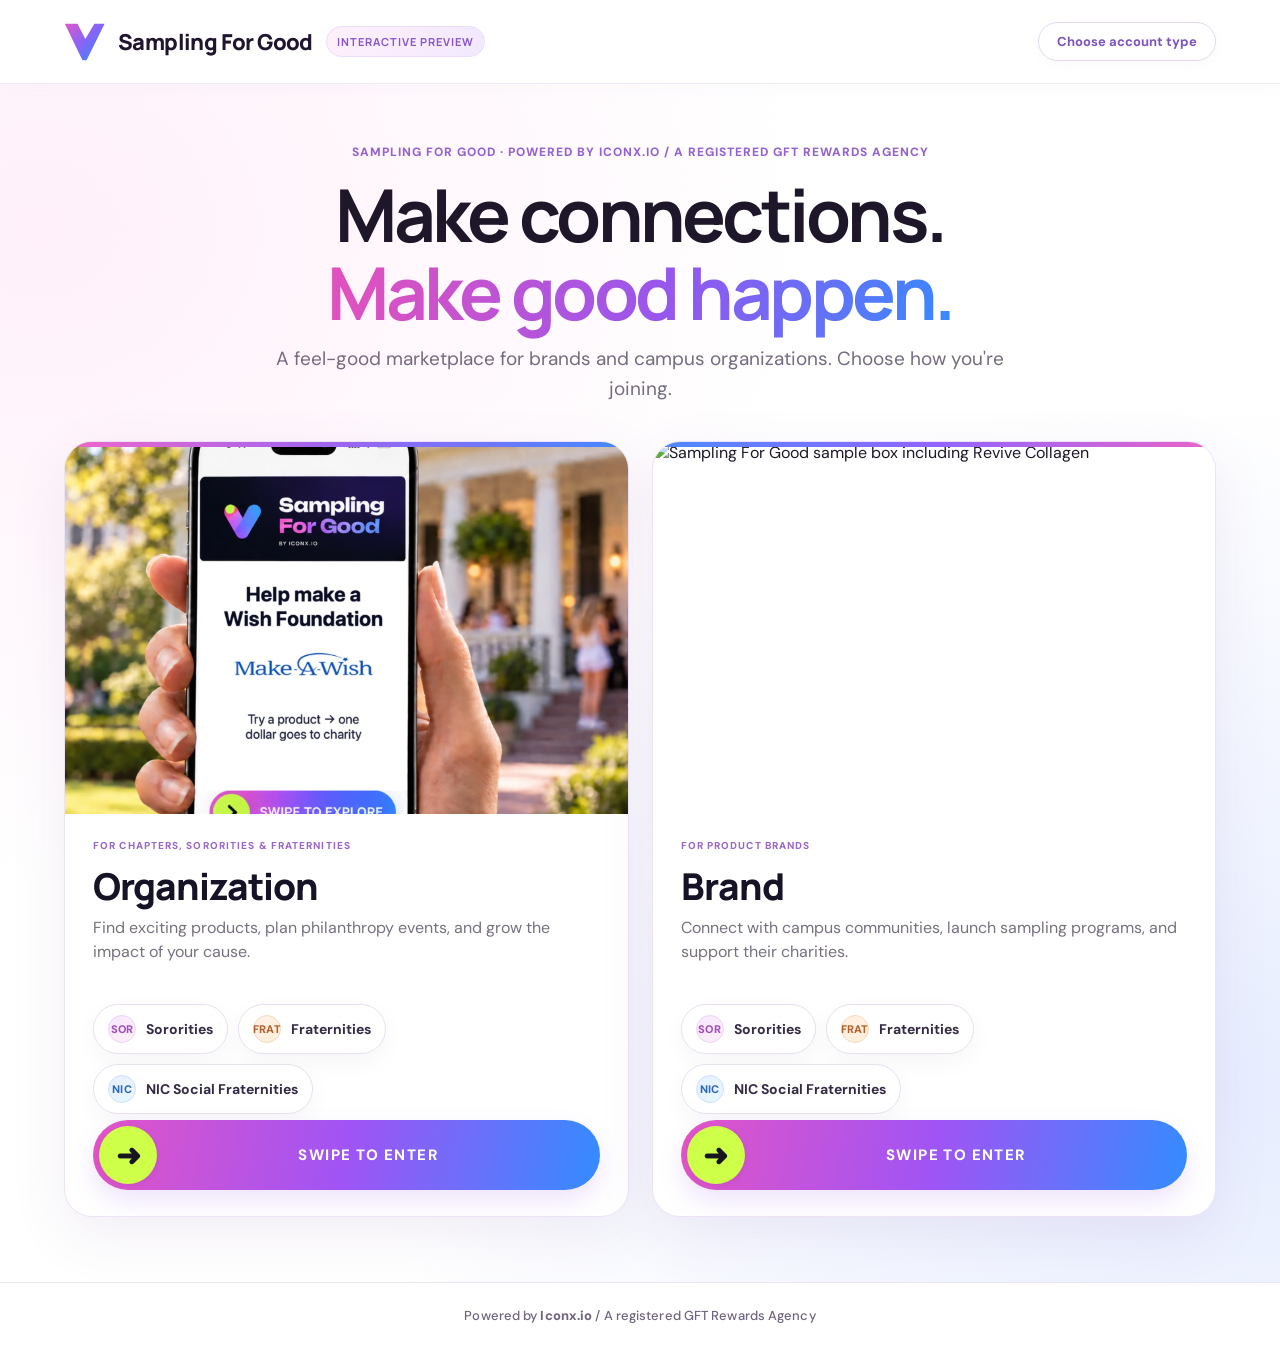
==== marketplace-preview/index.html @ afca3a51 "Enable marketplace chapter directory event dates brand proposals and private messages" ====
<!doctype html><html lang="en"><head><meta charset="utf-8"><meta name="viewport" content="width=device-width,initial-scale=1"><title>Sampling For Good — Marketplace Preview</title><style>
@import url('https://fonts.googleapis.com/css2?family=DM+Sans:wght@400;500;600;700&family=Manrope:wght@500;600;700;800&display=swap');
:root{--ink:#181425;--muted:#777080;--violet:#905cf3;--blue:#3984ff;--pink:#e75ecb;--lime:#d9fc54;--dark:#0b1712;--panel:#111f19;--line:#2a4134}*{box-sizing:border-box}body{margin:0;background:#f8f7fb;color:var(--ink);font-family:'DM Sans',sans-serif}button,input,select,textarea{font:inherit}button{cursor:pointer}button:focus-visible,input:focus-visible,select:focus-visible{outline:3px solid #a58af6;outline-offset:2px}.shell{max-width:1460px;margin:auto}.top{height:76px;background:#fff;display:flex;align-items:center;justify-content:space-between;padding:0 5%;border-bottom:1px solid #eee7f2}.brand{display:flex;align-items:center;gap:13px;font-family:Manrope;font-weight:800;letter-spacing:-.6px;font-size:21px}.brandmark{height:37px;width:38px;background:linear-gradient(135deg,#e656c8,#8565f8,#268eff);clip-path:polygon(2% 7%,33% 7%,52% 44%,74% 7%,99% 7%,55% 96%,45% 96%);position:relative}.top button{border:1px solid #e6dcec;background:white;border-radius:30px;padding:10px 18px}.previewflag{font-size:11px;text-transform:uppercase;letter-spacing:1px;padding:7px 10px;border-radius:50px;background:#f0ebff;color:#7651c7}.home{min-height:calc(100vh - 76px);background:radial-gradient(ellipse at 0% 0%,#f7e9ff 0,transparent 45%),radial-gradient(ellipse at 99% 70%,#e1eafd 0,transparent 45%),#fff;padding:70px 5%}.home .eyebrow{text-transform:uppercase;letter-spacing:2px;color:#896ba4;font-size:12px;font-weight:700}.home h1{font-family:Manrope;font-size:clamp(40px,6vw,76px);letter-spacing:-3px;line-height:1.06;max-width:850px;margin:14px 0 19px}.grad{background:linear-gradient(100deg,#e356c7,#8b5df6,#347cff);background-clip:text;color:transparent}.sub{font-size:18px;color:#766d7e;max-width:750px;line-height:1.55}.rolegrid{display:grid;grid-template-columns:1fr 1fr;gap:22px;margin-top:38px;max-width:1120px}.role{background:white;border:1px solid #e9e2f3;border-radius:26px;padding:30px;box-shadow:0 14px 44px #3a18500d}.role .symbol{height:80px;display:grid;place-items:center;font-size:45px;border-radius:19px;background:#f6edff;width:95px}.role h2{font-size:30px;letter-spacing:-1px;margin:20px 0 8px}.role p{color:#7a7181;min-height:55px;line-height:1.5}.primary{background:linear-gradient(105deg,#e155cb,#965aff,#3989ff);border:0;color:white;padding:15px 22px;font-weight:700;border-radius:13px}.role .primary{width:100%;margin-top:12px}.footer{margin-top:30px;font-size:13px;color:#958d9f}.dash{display:none;min-height:calc(100vh - 76px);background:var(--dark);color:#f4f6ef}.dashbody{display:grid;grid-template-columns:236px minmax(0,1fr);min-height:calc(100vh - 76px)}.sidebar{border-right:1px solid #293d33;padding:27px 16px}.sidetitle{color:var(--lime);font:800 21px Manrope;padding:0 12px 25px}.nav{width:100%;display:flex;align-items:center;gap:11px;background:transparent;color:#aab9af;border:0;text-align:left;border-radius:13px;padding:13px 15px;margin:4px 0;font-size:14px}.nav.active{background:#203329;color:var(--lime)}.nav:hover{background:#1a2c22}.main{padding:35px min(4vw,45px) 75px;min-width:0}.kicker{text-transform:uppercase;letter-spacing:1.7px;color:var(--lime);font-size:11px;font-weight:800}.main h1{font-family:Manrope;font-size:clamp(30px,3.8vw,49px);letter-spacing:-1.8px;margin:9px 0}.muted{color:#a4b4aa;line-height:1.6}.metricrow{display:grid;grid-template-columns:repeat(3,1fr);gap:13px;margin:28px 0}.metric{border:1px solid var(--line);background:var(--panel);border-radius:15px;padding:18px}.metric strong{display:block;font:800 33px Manrope;color:white}.metric span{color:#b0beb3;font-size:12px}.panels{display:grid;grid-template-columns:1.25fr 1fr;gap:17px}.panel{border:1px solid var(--line);border-radius:20px;padding:22px;background:var(--panel);margin-bottom:18px}.panel h2{font-size:21px;font-family:Manrope;margin:0 0 14px}.panelhead{display:flex;align-items:center;justify-content:space-between;gap:12px}.panelhead h2{margin:0}.tiny{font-size:12px;color:#abb8af}.brandcards{display:grid;grid-template-columns:repeat(3,minmax(0,1fr));gap:11px;margin-top:16px}.brandcard{background:#192920;border:1px solid #385045;border-radius:14px;padding:15px;min-width:0}.brandcard .thumb{font:900 27px Manrope;height:85px;display:grid;place-items:center;border-radius:10px;color:#fff;text-align:center;line-height:1.03;background:linear-gradient(120deg,#472946,#80494c)}.brandcard:nth-child(2) .thumb{background:#436f48}.brandcard:nth-child(3) .thumb{background:#2b2b32}.brandcard strong{display:block;margin:12px 0 4px;font-size:14px}.brandcard button,.ghost{border:1px solid #5c7561;border-radius:10px;background:transparent;color:var(--lime);padding:10px 12px;margin-top:10px;font-size:12px}.brandcard button{width:100%}.tag{display:inline-block;border:1px solid #5d755f;border-radius:22px;padding:5px 10px;font-size:11px;color:#d3e8ba}.event{display:flex;align-items:center;justify-content:space-between;border-bottom:1px solid #293b31;padding:13px 0;gap:12px}.event:last-child{border:0}.event small{color:#aab4a9}.formgrid{display:grid;grid-template-columns:repeat(2,minmax(0,1fr));gap:16px}.field{display:grid;gap:6px;min-width:0}.field label{font-size:12px;color:#c8d5c8}.field input,.field select,.field textarea{width:100%;border:1px solid #3c5448;background:#0b1712;color:white;padding:12px;border-radius:10px;min-width:0}.field input::placeholder,.field textarea::placeholder{color:#6f8376}.wide{grid-column:1/-1}.sample-ai-wrap{display:grid;gap:18px}.sample-ai-card{background:#f8f5fb;border:1px solid #eadff0;border-radius:22px;padding:28px;color:#1d1731}.sample-ai-card h3{margin:0 0 18px;font-size:22px;font-family:Manrope,sans-serif;color:#171329}.sample-ai-grid{display:grid;grid-template-columns:1fr 1fr;gap:18px}.sample-ai-field{display:grid;gap:8px;min-width:0}.sample-ai-field.wide{grid-column:1/-1}.sample-ai-field label{font-size:17px;font-weight:700;color:#1f1931}.sample-ai-field .microhead{display:flex;justify-content:space-between;align-items:center;gap:10px}.sample-ai-field .microhead span:last-child{color:#6d49c4}.sample-ai-input,.sample-ai-select{width:100%;padding:18px 20px;border-radius:18px;border:1px solid #d9cee6;background:#dfe8f6;color:#151220;font-size:16px;font-weight:700}.sample-ai-select{background:#fff}.sample-ai-note{font-size:12px;color:#8b78a5;margin-top:2px}.sample-ai-foot{display:flex;justify-content:space-between;align-items:center;gap:18px;flex-wrap:wrap;margin-top:14px}.sample-ai-foot .legal{font-size:14px;color:#7c6995}.sample-ai-foot .legal a{color:#4c34ca;text-decoration:underline}.reviewbtn{border:0;border-radius:18px;padding:18px 28px;background:#160e29;color:#fff;font:800 18px Manrope,sans-serif;cursor:pointer}.charity-powered{display:flex;align-items:center;gap:16px;flex-wrap:wrap;margin-top:18px}.fidelity-logo-img{display:block;max-width:420px;width:min(100%,420px);height:auto}.overview-banner{display:grid;gap:14px}.overview-banner-link{display:block;text-decoration:none}.overview-banner-card{position:relative;overflow:hidden;border-radius:22px;border:1px solid #e6daf2;background:#fff;box-shadow:0 12px 28px rgba(62,29,109,.08)}.overview-banner-card img{display:block;width:100%;height:250px;object-fit:cover}.overview-banner-overlay{position:absolute;inset:auto 0 0 0;padding:20px 22px;background:linear-gradient(180deg,rgba(20,12,33,0) 0%, rgba(20,12,33,.82) 100%);color:#fff}.overview-banner-overlay strong{display:block;font:800 28px Manrope,sans-serif;line-height:1.05}.overview-banner-overlay span{display:block;margin-top:6px;font-size:15px;opacity:.96}.overview-banner-note{font-size:14px;color:#7d6d96}@media (max-width:900px){.overview-banner-card img{height:210px}.overview-banner-overlay strong{font-size:22px}}.sample-summary-helper{font-size:14px;color:#8a79a2;margin-top:12px}@media (max-width:800px){.sample-ai-grid{grid-template-columns:1fr}.sample-ai-field.wide{grid-column:auto}.sample-ai-foot{align-items:flex-start}.reviewbtn{width:100%}}.limebtn{border:0;border-radius:11px;padding:13px 20px;background:var(--lime);color:#15210c;font-weight:800}.status{font-size:13px;color:var(--lime);margin-top:14px}.minirow{display:flex;gap:8px;flex-wrap:wrap}.pill{padding:8px 13px;border:1px solid #4c6b55;background:#17251c;border-radius:28px;color:#c9dac5;font-size:12px}.btnrow{display:flex;flex-wrap:wrap;gap:10px;margin-top:16px}.link{border:0;background:none;color:var(--lime);font-size:13px}.conversation{background:#0c1911;border:1px solid #32493c;border-radius:14px;padding:16px;line-height:1.6;color:#d4dfd5}.offerwall{display:grid;grid-template-columns:repeat(4,minmax(0,1fr));gap:12px}.offer{border:1px solid #3a5544;border-radius:14px;overflow:hidden;background:#172820}.offer .art{height:100px;background:linear-gradient(125deg,#f2d8f4,#b6cafc);display:grid;place-items:center;color:#36213b;font-weight:800;font-size:21px}.offer .info{padding:13px}.offer .info button{margin-top:12px}.empty{padding:40px;text-align:center;border:1px dashed #4e6655;border-radius:16px;color:#acb9ab}.preview-note{font-size:12px;color:#d6e2d6;border:1px solid #415d4c;border-radius:12px;padding:12px;margin-bottom:20px}.drawer{position:fixed;inset:0;background:#0007;display:none;align-items:center;justify-content:center;z-index:20;padding:18px}.modal{width:min(540px,100%);background:#fff;border-radius:22px;padding:26px;color:#171321}.modal h2{font-family:Manrope}.modal .field label{color:#6c6376}.modal .field input,.modal .field select{background:#faf8ff;color:#1e1930;border:1px solid #e4dded}.modal .formgrid{margin:20px 0}.close{float:right;background:#f1ebf5;border:0;border-radius:50%;width:32px;height:32px}.mobilebar{display:none}.sr{position:absolute;left:-9999px}@media(max-width:900px){.dashbody{grid-template-columns:1fr}.sidebar{display:none}.mobilebar{display:flex;overflow:auto;gap:6px;padding:10px 14px;border-bottom:1px solid #31483b}.mobilebar button{flex:none;border:1px solid #3e5949;background:#17281d;color:#dae9d7;padding:9px 13px;border-radius:30px;font-size:12px}.main{padding:25px 18px 60px}.home{padding:48px 24px}.panels{grid-template-columns:1fr}}@media(max-width:660px){.rolegrid{grid-template-columns:1fr}.metricrow{grid-template-columns:repeat(3,minmax(0,1fr))}.metric{padding:12px}.metric strong{font-size:22px}.metric span{font-size:10px}.brandcards{grid-template-columns:repeat(2,1fr)}.offerwall{grid-template-columns:repeat(2,1fr)}.formgrid{grid-template-columns:1fr}.wide{grid-column:auto}.top{padding:0 16px}.brand{font-size:16px}.top .previewflag{display:none}.top button{padding:7px 11px;font-size:12px}}

/* SAMPLING FOR GOOD — full visual redesign: consistent with the established live site */
:root{--dark:#f9f7ff;--panel:#ffffff;--lime:#bfff4f;--line:#e9e2f1;--ink:#1d1729;--muted:#897e96}
html{scroll-behavior:smooth}body{background:#fff;color:var(--ink)}
.top{position:sticky;top:0;z-index:12;background:rgba(255,255,255,.94);backdrop-filter:blur(18px);border-bottom:1px solid #efe9f5;height:84px;box-shadow:0 3px 20px #65539906}
.brand{font-size:22px;color:#20152e}.brandmark{width:41px;height:41px;filter:drop-shadow(0 6px 11px #9859db25)}
.previewflag{background:linear-gradient(120deg,#fff0fb,#f2e9ff);border:1px solid #ebdcf9;color:#8953ce;font-weight:700}
.top button{font-size:13px;font-weight:700;color:#7b52c0;background:#fff;border:1px solid #e6d7f1;box-shadow:0 3px 12px #63389208}
.top button:hover{border-color:#995aef;background:#faf5ff}
.home{min-height:calc(100svh - 84px);background:radial-gradient(ellipse 45% 65% at 0% 12%,#ffedf9 0,transparent 75%),radial-gradient(ellipse 40% 65% at 100% 82%,#e7efff 0,transparent 80%),#fff;padding:75px max(5%,calc((100% - 1260px)/2)) 65px}
.home .eyebrow{color:#9561d0;letter-spacing:2px;font-weight:800}.home h1{max-width:1120px;font-size:clamp(43px,6.4vw,86px);letter-spacing:-3.5px;line-height:1.07;margin:20px 0}.grad{background:linear-gradient(100deg,#df51bf 5%,#9457ef 56%,#368aff 100%);background-clip:text;color:transparent}.sub{font-size:19px;color:#746b80;max-width:730px}
.rolegrid{max-width:1180px;gap:24px;margin-top:43px}.role{position:relative;background:#fff;border:1px solid #eee2f7;border-radius:29px;padding:33px;box-shadow:0 16px 60px #663d9b0d;transition:transform .2s,box-shadow .2s;overflow:hidden}.role:hover{transform:translateY(-4px);box-shadow:0 25px 70px #6334a018}.role::before{content:'';position:absolute;inset:0 0 auto;height:5px;background:linear-gradient(90deg,#ef66cb,#9b65f2,#4289ff)}.role:nth-child(2)::before{background:linear-gradient(90deg,#4d8bff,#9165ff,#ea64c7)}
.role .symbol{background:linear-gradient(135deg,#ffe5f6,#eeeaff,#e5f1ff);color:#955aff;border-radius:23px;font-size:53px;width:91px;height:89px}.role:nth-child(2) .symbol{background:linear-gradient(135deg,#e9eaff,#e3f0ff,#fbe1fa)}.role h2{font-family:Manrope;font-weight:800;color:#24172e}.role p{color:#84788a;font-size:16px}.primary,.limebtn{color:#fff;background:linear-gradient(105deg,#e15ac9,#9862f7 52%,#448bff);box-shadow:0 9px 20px #9860f321;border:0;border-radius:14px;font-weight:800}.primary:hover,.limebtn:hover{filter:brightness(1.05)}
.footer{color:#a499b0;border-top:1px solid #f0e8f3;padding-top:22px}
.dash{background:#fcfaff;color:#241a30}.dashbody{grid-template-columns:248px minmax(0,1fr);background:radial-gradient(circle at 100% 3%,#edf1ff,transparent 35%),#fcfaff}
.sidebar{border-right:1px solid #e9e1f1;background:#fff;padding:30px 16px;min-width:0;box-shadow:3px 0 18px #7745b006}
.sidetitle{color:#24162e;font:800 19px Manrope;padding:0 12px 22px;letter-spacing:-.5px}.sidetitle::before{content:'✦';display:inline-grid;place-items:center;color:white;background:linear-gradient(135deg,#e85bc8,#9360f5,#3d89ff);height:34px;width:34px;border-radius:12px;margin-right:10px;font-size:20px}
.nav{color:#857990;border:1px solid transparent;font-weight:600;border-radius:13px;font-size:14px;margin:5px 0}.nav.active{background:linear-gradient(100deg,#fdf0ff,#eeeaff);color:#8852c4;border:1px solid #ecddf9}.nav:hover{background:#faf4ff;color:#8b51d2}
.main{padding:43px min(4vw,55px) 80px}.kicker{color:#a35bcb;font-size:11px}.main h1{color:#24162f;font-size:clamp(33px,4vw,52px);font-weight:800}.muted{color:#83788e}.metricrow{gap:16px}.metric{border:1px solid #ece2f4;background:#fff;border-radius:20px;padding:21px;box-shadow:0 5px 19px #7740b007}.metric strong{color:#281b33}.metric span{color:#9d8fa8}
.panel{border:1px solid #ece3f4;background:white;border-radius:23px;padding:26px;box-shadow:0 9px 35px #7d4eb00a}.panel h2{color:#271c35;font-size:21px}.tiny{color:#a193af}.brandcard{border:1px solid #eae0f3;background:#fff;border-radius:18px;box-shadow:0 5px 17px #8952b00c}.brandcard .thumb{border-radius:13px;background:linear-gradient(120deg,#fce6f2,#ede3ff);color:#8650ab}.brandcard:nth-child(2) .thumb{background:linear-gradient(120deg,#e8f5de,#eff0ff);color:#37634a}.brandcard:nth-child(3) .thumb{background:linear-gradient(120deg,#e7ebf5,#d9e9ff);color:#273454}.brandcard strong{color:#281e31}.brandcard button,.ghost{color:#8652c7;background:#faf7ff;border:1px solid #e1d1f3;font-weight:700}.brandcard button:hover,.ghost:hover{background:#eee4ff}.tag{border:1px solid #e8d9ef;background:#fcf5ff;color:#9960bf}.event{border-color:#f0e8f3;color:#372b41}.event small{color:#998ca3}
.field label{color:#776987;font-weight:700;font-size:13px}.field input,.field select,.field textarea{background:#fff;color:#241b2c;border:1px solid #e4dbea;border-radius:13px;padding:14px}.field input::placeholder,.field textarea::placeholder{color:#ae9db8}.field input:focus,.field textarea:focus,.field select:focus{border-color:#9d6bea}.status{color:#8454c2}.pill{background:#fcf7ff;color:#8b6b9b;border:1px solid #e9d8f4}.link{color:#9860df;font-weight:700}.conversation{color:#5c496c;background:#fcf7ff;border:1px solid #ecddf5}.offer{background:white;border:1px solid #ece0f4;border-radius:19px;box-shadow:0 5px 17px #8859ad0b}.offer .art{background:linear-gradient(125deg,#fff0f9,#eae5ff,#e9f2ff);color:#8452b2;height:140px}.offer .info{color:#261e34}.empty{color:#9685a2;border:1px dashed #d9c7e8;background:#fff}.preview-note{color:#866e9b;border:1px solid #eedaf2;background:linear-gradient(90deg,#fff3fc,#f7f2ff);padding:16px;border-radius:14px}.drawer{background:#21152b8a}.modal{box-shadow:0 30px 100px #1a09365a}.modal .field label{color:#75677b}
.mobilebar{background:#fff}.mobilebar button{background:#fff;border:1px solid #e8ddf3;color:#8669a6}.mobilebar button:hover{background:#f8efff}
@media(max-width:900px){.mobilebar{border-bottom:1px solid #eee6f4}.main{padding:27px 22px 65px}}
@media(max-width:660px){.home{padding:43px 20px}.home h1{letter-spacing:-2px}.role{padding:25px}.metricrow{grid-template-columns:repeat(3,minmax(0,1fr))}.metric strong{font-size:21px}.brandcards{gap:9px}.main{padding:22px 15px 45px}.panel{padding:18px}.top{height:73px}.brand{font-size:17px}.brandmark{width:30px;height:32px}.home .eyebrow{font-size:10px}}

/* Sampling For Good entry: two interactive, swipeable portals */
.home-v2{padding-top:56px;background:radial-gradient(ellipse at 3% 12%,#fff0fa 0,transparent 44%),radial-gradient(ellipse at 96% 84%,#e7edff 0,transparent 49%),#fff}
.entry-head{text-align:center;max-width:920px;margin:0 auto}.entry-head h1{max-width:none;font-size:clamp(38px,5.7vw,76px);margin:13px 0}.entry-head .sub{margin:0 auto}
.rolegrid-v2{max-width:1250px;margin:38px auto 0;gap:23px;align-items:stretch}
.role-v2{padding:0;overflow:hidden;border-radius:28px;box-shadow:0 18px 55px #77549e19;display:flex;flex-direction:column}
.role-v2 .portal-photo{display:block;width:100%;height:clamp(220px,31vw,372px);object-fit:cover;object-position:center}
.role-v2:first-child .portal-photo{object-position:50% 40%}
.role-copy{padding:25px 28px 26px;display:flex;flex-direction:column;flex:1}
.portal-eyebrow{font-size:10px;font-weight:800;letter-spacing:1.1px;color:#9967ca}
.role-v2 h2{margin:9px 0 5px;font:800 clamp(26px,3vw,37px) Manrope,sans-serif;color:#171326}
.role-v2 p{margin:0 0 22px;min-height:0;flex:1;color:#777080;line-height:1.5}
.portal-swipe{--swipe-progress:0%;position:relative;margin-top:auto;height:70px;border-radius:100px;background:linear-gradient(100deg,#e354c6,#a054f5 50%,#348cff);box-shadow:0 11px 24px #9958ed29;overflow:hidden}
.portal-swipe input{appearance:none;-webkit-appearance:none;position:absolute;inset:0;height:100%;width:100%;margin:0;background:transparent;z-index:3;cursor:grab;touch-action:pan-y}
.portal-swipe input:active{cursor:grabbing}
.portal-swipe input::-webkit-slider-thumb{appearance:none;-webkit-appearance:none;width:60px;height:60px;border-radius:100%;background:transparent;border:0}
.portal-swipe input::-moz-range-thumb{width:60px;height:60px;border-radius:50%;border:0;background:transparent}
.swipe-knob{position:absolute;left:6px;top:6px;transform:translateX(calc((var(--swipe-progress) / 100%) * (100% - 72px)));width:58px;height:58px;border-radius:50%;display:grid;place-items:center;background:#ceff49;color:#171620;font-size:30px;font-weight:900;pointer-events:none;box-shadow:0 2px 6px #30215318}
.swipe-caption{position:absolute;inset:0;display:grid;place-items:center;padding-left:45px;font-size:15px;font-weight:800;letter-spacing:1.4px;color:#fff;pointer-events:none}
.portal-swipe:focus-within{outline:3px solid #9272ff;outline-offset:4px}
@media(max-width:660px){.home-v2{padding:37px 17px}.entry-head h1{font-size:40px;letter-spacing:-1.7px}.rolegrid-v2{margin-top:25px;gap:18px}.role-v2 .portal-photo{height:235px}.role-copy{padding:19px}.role-v2 p{margin-bottom:18px}.portal-swipe{height:64px}.swipe-knob{height:52px;width:52px}.swipe-caption{font-size:13px}}

.discover-shell{margin-top:28px}
.discover-head h2{font-family:Manrope,sans-serif;font-size:clamp(34px,4vw,62px);line-height:1.02;letter-spacing:-2px;margin:0 0 10px}
.discover-head p{margin:0 0 28px;color:#6d6676;font-size:20px}
.grad-words{background:linear-gradient(100deg,#e356c7,#8b5df6,#347cff);-webkit-background-clip:text;background-clip:text;color:transparent}
.discover-grid{display:grid;grid-template-columns:repeat(auto-fit,minmax(220px,1fr));gap:18px}
.discover-card{display:flex;flex-direction:column;position:relative;border:1px solid #e5dcea;border-radius:24px;overflow:hidden;background:#fff;box-shadow:0 10px 30px rgba(28,16,46,.04)}
.discover-top{height:170px;padding:18px;display:flex;align-items:center;justify-content:center;position:relative}
.discover-check{position:absolute;top:16px;right:16px;width:24px;height:24px;border-radius:4px;border:1.5px solid #8d8695;background:rgba(255,255,255,.72);display:flex;align-items:center;justify-content:center;font-size:14px;font-weight:800;color:#fff;cursor:pointer;user-select:none}\n.discover-card.selected .discover-check{background:linear-gradient(135deg,#e356c7,#347cff);border-color:#7d63e7;box-shadow:inset 0 0 0 3px #fff}
.product-art{display:flex;align-items:center;justify-content:center;text-align:center;background:#fff;border-radius:0;padding:10px 14px;color:#1d1730;min-height:110px;min-width:110px;max-width:86%}
.product-art.tall{min-height:125px;min-width:88px}
.product-art.simple{font-family:Manrope,sans-serif;font-weight:800;font-size:20px;line-height:1.02}
.product-art .mini{display:block;font-size:12px;letter-spacing:.2px;line-height:1.25;font-weight:600;color:#746d7e;margin-top:6px}
.brand-logo-word{font-family:Manrope,sans-serif;font-weight:800;letter-spacing:-1px;font-size:38px;line-height:1}
.brand-logo-word.slim{font-size:34px}.brand-logo-word.wide{font-size:30px}
.brand-logo-sub{font-size:14px;color:#615970;margin-top:8px;font-weight:700}
.can-art{display:flex;align-items:center;justify-content:center;width:92px;height:122px;border-radius:18px;color:#fff;font-family:Manrope,sans-serif;font-weight:800;font-size:22px;line-height:1.02;box-shadow:inset 0 0 0 1px rgba(255,255,255,.35)}
.jar-art{display:flex;align-items:center;justify-content:center;width:132px;height:108px;border-radius:22px;color:#fff;font-family:Manrope,sans-serif;font-weight:800;font-size:22px;line-height:1.02}
.box-art{display:flex;align-items:center;justify-content:center;width:118px;height:118px;border-radius:12px;background:#fff;color:#111;font-family:Manrope,sans-serif;font-weight:800;font-size:32px;line-height:.94;padding:12px;text-align:center}
.bottle-art{display:flex;align-items:center;justify-content:center;width:92px;height:128px;border-radius:30px 30px 18px 18px;background:linear-gradient(180deg,#fff,#f3f6fb);color:#1a2430;font-family:Manrope,sans-serif;font-weight:800;font-size:18px;line-height:1;text-align:center;box-shadow:inset 0 0 0 1px #d2dcea}
.pack-art{display:flex;align-items:center;justify-content:center;width:124px;height:110px;border-radius:10px;background:#fff;color:#15121e;font-family:Manrope,sans-serif;font-weight:800;font-size:24px;line-height:1.02;text-align:center;padding:10px}
.discover-bottom{display:flex;flex-direction:column;flex:1;padding:14px 16px 16px}
.discover-bottom strong{display:block;font-size:16px;margin-bottom:6px}
.discover-bottom .tiny{font-size:14px;color:#82798d;margin-bottom:12px}
.card-action{align-self:flex-start;margin-top:auto;border:none;background:#f4f0ff;color:#6f49d2;padding:10px 14px;border-radius:999px;font-weight:700}
.card-action.active{background:#102315;color:#d8fa59}
.brand-showcase{margin:24px 0 6px}
.brand-showcase .panel{padding:28px}
.org-chip{display:inline-flex;align-items:center;gap:14px;padding:14px 18px;border:1px solid #eadff0;border-radius:22px;background:#fff;box-shadow:0 8px 24px rgba(30,18,42,.04);margin:20px 0 10px}
.org-chip .meta{line-height:1.25}.org-chip .meta strong{display:block;font-size:18px}.org-chip .meta span{color:#7e7587;font-size:14px}
.greek-logo{display:inline-flex;align-items:center;justify-content:center;width:54px;height:54px;border-radius:16px;background:linear-gradient(135deg,#efe7ff,#ffe8f7);border:1px solid #e1d4f7;color:#5b36bf;font-family:Manrope,sans-serif;font-weight:800;font-size:18px;letter-spacing:-.5px;flex:none}
.greek-logo.mini{width:42px;height:42px;border-radius:12px;font-size:15px}
.greek-logo.tiny{width:34px;height:34px;border-radius:10px;font-size:12px}
.chapter-row{display:flex;align-items:center;justify-content:space-between;gap:16px;padding:16px 0;border-bottom:1px solid #eee8f3}
.chapter-row:last-child{border-bottom:none}
.chapter-main{display:flex;align-items:center;gap:14px;min-width:0}.chapter-text{min-width:0}.chapter-text strong{display:block;font-size:16px}.chapter-text small{display:block;color:#7f7787;line-height:1.35}
.chapter-list .ghost{white-space:nowrap}
.highlight-strip{display:grid;grid-template-columns:repeat(auto-fit,minmax(180px,1fr));gap:14px;margin:22px 0 8px}
.highlight-card{background:#fff;border:1px solid #eadff0;border-radius:18px;padding:16px}.highlight-card strong{display:block;font-size:27px;font-family:Manrope,sans-serif}.highlight-card span{color:#82798d;font-size:14px}
.network-badges{display:flex;flex-wrap:wrap;gap:10px;margin:18px 0 6px}.network-badge{display:inline-flex;align-items:center;gap:10px;padding:10px 14px;border-radius:999px;background:#fff;border:1px solid #eadff0;box-shadow:0 8px 24px rgba(30,18,42,.04);font-size:14px;font-weight:700;color:#362b44}.network-logo{display:inline-flex;align-items:center;justify-content:center;width:28px;height:28px;border-radius:999px;background:linear-gradient(135deg,#efe6ff,#ffe8f7);border:1px solid #ddcff6;color:#6a43cb;font-size:11px;font-weight:800;letter-spacing:.2px}.network-logo.nic{background:linear-gradient(135deg,#e7efff,#e8f8ff);border-color:#cfe0fa;color:#2b68b7}.network-logo.frat{background:linear-gradient(135deg,#fff0e7,#ffefd8);border-color:#f2dbc0;color:#b35f2b}.network-logo.soro{background:linear-gradient(135deg,#f7e8ff,#ffeef6);border-color:#ead3f5;color:#a24bc0}.row-badges{display:flex;flex-wrap:wrap;gap:8px;margin-top:6px}.tiny-badge{display:inline-flex;align-items:center;gap:6px;padding:5px 8px;border-radius:999px;background:#f8f4fc;border:1px solid #ebe1f3;color:#6d6279;font-size:11px;font-weight:700}.tiny-badge .network-logo{width:20px;height:20px;font-size:8px}
@media (max-width:760px){.discover-head h2{font-size:42px}.discover-grid{grid-template-columns:1fr 1fr}.discover-top{height:150px}.org-chip{width:100%}.chapter-row{align-items:flex-start;flex-direction:column}.chapter-row .ghost{align-self:flex-start}}

.greek-logo.official{width:62px;height:62px;padding:6px;background:#fff;border-color:#e4daeb;overflow:hidden}
.greek-logo.official.mini{width:52px;height:52px;padding:4px}
.greek-logo.official.tiny{width:40px;height:40px;padding:3px}
.greek-logo.official img{display:block;width:100%;height:100%;object-fit:contain}
.greek-logo.official:has(img:not([style*="display: none"])){font-size:0}

.review-layout{max-width:1100px;margin:auto}.review-title{text-align:center;margin-bottom:32px}.review-title h1{font:800 clamp(32px,4vw,46px) Manrope,sans-serif;margin:12px 0}.review-title em{font-style:normal;background:linear-gradient(105deg,#e356c7,#8b5df6,#347cff);background-clip:text;color:transparent}.review-grid{display:grid;grid-template-columns:1.15fr .9fr;gap:24px}.review-box{background:white;border:1px solid #eadff2;border-radius:24px;overflow:hidden;min-height:420px}.review-boxhead{background:#faf8fd;padding:26px 30px;border-bottom:1px solid #eee6f2}.review-boxhead small,.review-label{color:#967eaa;font-size:12px;font-weight:700;letter-spacing:1px}.review-boxhead h2{font:800 27px Manrope,sans-serif;margin:12px 0 0}.review-body{padding:27px 30px}.review-item{display:flex;justify-content:space-between;gap:12px;padding:12px 0;border-bottom:1px solid #f0eaf5}.review-item small{color:#9c88ab}.review-field{margin-bottom:20px}.review-field strong{display:block;margin-top:7px;font-size:17px;word-break:break-word}.review-charity{background:#f8f4fc;padding:20px;border-radius:16px}.review-charity p{color:#7d7185;font-size:14px}.review-submit{max-width:530px;margin:32px auto;text-align:center}.review-submit .portal-swipe{height:74px}.review-submit .swipe-caption{font-size:17px}.review-status{font-size:14px;color:#927da4;margin:14px 0}.review-complete{text-align:center;max-width:650px;margin:40px auto;background:#faf7ff;border:1px solid #eadff2;border-radius:24px;padding:42px}.review-complete a{display:inline-block;background:linear-gradient(105deg,#e356c7,#8b5df6,#347cff);color:white;padding:14px 22px;text-decoration:none;border-radius:15px;font-weight:800}@media(max-width:760px){.review-grid{grid-template-columns:1fr}.review-box{min-height:0}.review-body,.review-boxhead{padding:20px}}

/* Unified mobile layout guardrails — organization and brand portals */
html,body{max-width:100%;overflow-x:clip}
.shell,.dashbody,.main,.panel,.home,.home-v2,.review-layout{min-width:0}
.main *,.panel *,.role-copy *,.review-layout *{overflow-wrap:break-word}
.main h1,.main h2,.main h3,.entry-head h1,.discover-head h2,.review-title h1{overflow-wrap:break-word;hyphens:auto}
.discover-card,.role-v2,.review-box,.panel,.metric,.chapter-row{min-width:0}
.discover-card .discover-bottom strong,.discover-card .tiny{white-space:normal;overflow-wrap:anywhere}
.discover-card .card-action{max-width:100%;white-space:normal;line-height:1.3;text-align:center}
input,textarea,select{max-width:100%;min-width:0}
img,video,svg{max-width:100%}
@media(max-width:900px){
 .dashbody,.panels,.sample-ai-grid,.review-grid{min-width:0}
 .main{width:100%;max-width:100%;min-width:0}
 .mobilebar{max-width:100vw;overscroll-behavior-x:contain}
 .mobilebar button{white-space:nowrap}
}
@media(max-width:760px){
 .top{gap:8px;padding:0 12px;height:auto;min-height:66px}
 .top .brand{min-width:0;flex:1;font-size:clamp(13px,3.8vw,17px);line-height:1.15;letter-spacing:-.3px}
 .top .brandmark{flex:none}
 .top button{flex:none;font-size:11px;padding:8px 9px;max-width:43%;line-height:1.2}
 .home-v2{padding:30px 16px 42px}
 .entry-head h1{font-size:clamp(30px,9vw,42px);line-height:1.12;letter-spacing:-1px}
 .entry-head .sub{font-size:clamp(14px,3.8vw,17px);line-height:1.5}
 .rolegrid,.rolegrid-v2,.panels,.review-grid,.sample-ai-grid,.formgrid{grid-template-columns:minmax(0,1fr)!important}
 .rolegrid-v2{gap:18px;margin-top:23px}
 .role-copy{padding:18px}
 .main{padding:18px 12px 42px}
 .panel{padding:16px;border-radius:18px}
 .discover-head h2{font-size:clamp(29px,8vw,40px);letter-spacing:-1px;line-height:1.12}
 .discover-head p{font-size:16px;line-height:1.5}
 .discover-grid,.brandcards,.offerwall{grid-template-columns:minmax(0,1fr)!important;gap:15px}
 .discover-top{height:175px}
 .discover-bottom{padding:15px 16px 17px}
 .discover-bottom .tiny{min-height:0}
 .card-action{min-height:44px}
 .metricrow{grid-template-columns:repeat(2,minmax(0,1fr));gap:10px}
 .metric{min-width:0;padding:12px}
 .metric strong{font-size:clamp(18px,5vw,24px);overflow-wrap:anywhere}
 .metric span{font-size:11px;line-height:1.4}
 .review-title h1{font-size:clamp(28px,8vw,38px);line-height:1.15}
 .review-body,.review-boxhead{padding:16px}
 .review-box{min-height:0}
 .chapter-row{gap:12px}
 .chapter-main,.chapter-text,.org-chip,.org-chip .meta{min-width:0;max-width:100%}
 .btnrow{flex-direction:column;align-items:stretch}
 .btnrow button,.reviewbtn{max-width:100%;white-space:normal}
 .sample-ai-grid{gap:14px}
 .sample-ai-foot{flex-wrap:wrap;gap:12px}
}
@media(max-width:360px){
 .top .brand{font-size:12px}
 .top button{font-size:10px;padding:7px}
 .main{padding:14px 10px 36px}
 .panel{padding:12px}
 .metricrow{grid-template-columns:minmax(0,1fr)}
}
.portal-sample-hero{position:relative;overflow:hidden}.portal-sample-hero .portal-photo{width:100%}.portal-revive-inset{position:absolute;bottom:9%;right:6%;height:38%;width:auto;max-width:20%;object-fit:contain;filter:drop-shadow(0 6px 8px rgba(0,0,0,.18));background:transparent;border-radius:8px}@media(max-width:660px){.portal-revive-inset{height:36%;right:4%}}#signin{position:fixed;inset:0;display:none;align-items:center;justify-content:center;background:rgba(20,13,37,.66);backdrop-filter:blur(9px);z-index:999;padding:16px}#signin .signin-box{position:relative;max-width:480px;width:100%;max-height:94dvh;overflow:auto;background:linear-gradient(165deg,#fff 60%,#faf4ff);padding:clamp(22px,5vw,36px);border-radius:28px;color:#21172c;border:1px solid #e8d9f3;box-shadow:0 28px 95px #28133b44}#signin .signin-box h2{font:800 clamp(25px,5vw,35px)/1.15 Manrope,sans-serif;letter-spacing:-1px;margin:18px 0 12px;padding-right:34px}#signin .signin-box>p{font-size:15px;line-height:1.55;color:#766c83}#signin input{display:block;width:100%;background:white;border:1px solid #ddd0ee;border-radius:14px;padding:13px 14px;margin:6px 0 14px;font-size:16px;color:#201629}#signin label{display:block;margin-top:11px;font-size:13px;font-weight:700;color:#554464}#signin button{display:block;width:100%;padding:13px 16px;margin:10px 0;border:1px solid #e2d8ec;border-radius:999px;background:white;color:#21162d;font:700 14px Manrope,sans-serif;transition:transform .15s,box-shadow .15s}#signin button:hover:not(:disabled){transform:translateY(-1px);box-shadow:0 5px 18px #9c79d030}#signin button:disabled{cursor:not-allowed;opacity:.58}#signin .signin-box>button:first-child{position:absolute;right:18px;top:14px;width:38px;height:38px;margin:0;padding:0;border-radius:50%;font-size:21px}#signin button[type=submit]{background:linear-gradient(105deg,#e357cb,#9360f4,#357cff);border:0;color:white}#signin .auth-msg{font-size:13px;color:#a5254e;min-height:22px;margin-top:12px;line-height:1.45}#signin .auth-msg:empty{display:none}#signin .auth-note{font-size:12px;color:#887993;line-height:1.5}#signin .auth-logo{font:800 13px Manrope,sans-serif;letter-spacing:1px;text-transform:uppercase;color:#9254c8}#signin .auth-separator{text-align:center;margin:15px 0;font-size:12px;color:#96899e}#signin .oauth-unavailable{font-size:12px;color:#908799;margin:-2px 0 8px;text-align:center}@media(max-width:480px){#signin{padding:10px}#signin .signin-box{padding:21px;border-radius:22px}#signin button{font-size:13px}}.page-back-row{display:flex;justify-content:flex-start;margin-bottom:14px}.page-back{border:1px solid #e7dff0;border-radius:999px;padding:9px 15px;background:#fff;color:#5e447a;font-weight:700;cursor:pointer}.page-back:hover{background:#f6f0ff}@media(max-width:760px){.page-back-row{margin-bottom:12px}.page-back{padding:10px 14px}}
/* Marketplace attribution on the welcome, organization and brand screens. */
.site-attribution{width:100%;padding:22px 18px 25px;background:#fff;border-top:1px solid #ece5f4;text-align:center;font:500 13px/1.7 'DM Sans',sans-serif;color:#70637f;letter-spacing:.1px}
.site-attribution strong{font-weight:800}
.site-attribution a,.entry-head .eyebrow a,#signin .auth-logo a{color:inherit;text-decoration:none;font-weight:800}
.site-attribution a:hover,.entry-head .eyebrow a:hover,#signin .auth-logo a:hover{text-decoration:underline}
.entry-head .eyebrow{line-height:1.6;letter-spacing:1px}
#signin .auth-logo{line-height:1.5;letter-spacing:.6px}
@media(max-width:600px){.site-attribution{font-size:12px;padding:19px 14px}.entry-head .eyebrow{font-size:10px;letter-spacing:.3px}}
</style><link rel="stylesheet" href="./marketplace-features.css"></head><body><div class="shell"><header class="top"><div class="brand"><span class="brandmark"></span>Sampling For Good <span class="previewflag">Interactive preview</span></div><button onclick="home()">Choose account type</button></header><section id="home" class="home home-v2"><div class="entry-head"><span class="eyebrow">SAMPLING FOR GOOD · Powered by <strong><a href="https://iconx.io" target="_blank" rel="noopener noreferrer">Iconx.io</a></strong> / A registered GFT Rewards Agency</span><h1>Make connections.<br><span class="grad">Make good happen.</span></h1><p class="sub">A feel-good marketplace for brands and campus organizations. Choose how you're joining.</p></div><div class="rolegrid rolegrid-v2"><article class="role role-v2"><img class="portal-photo" src="[data-uri]" alt="Sampling For Good phone held outside a university chapter house"><div class="role-copy"><span class="portal-eyebrow">FOR CHAPTERS, SORORITIES & FRATERNITIES</span><h2>Organization</h2><p>Find exciting products, plan philanthropy events, and grow the impact of your cause.</p><div class="network-badges"><span class="network-badge"><span class="network-logo soro" aria-hidden="true">SOR</span> <span>Sororities</span></span><span class="network-badge"><span class="network-logo frat" aria-hidden="true">FRAT</span> <span>Fraternities</span></span><span class="network-badge"><span class="network-logo nic" aria-hidden="true">NIC</span> <span>NIC Social Fraternities</span></span></div><div class="portal-swipe"><label class="sr" for="org-swipe">Swipe to enter Organization portal</label><input id="org-swipe" type="range" min="0" max="100" value="0" aria-label="Swipe to enter Organization portal"><span class="swipe-knob" aria-hidden="true">➜</span><span class="swipe-caption" aria-hidden="true">SWIPE TO ENTER</span></div></div></article><article class="role role-v2"><img class="portal-photo" src="assets/sampling-box-revive.png" alt="Sampling For Good sample box including Revive Collagen"><div class="role-copy"><span class="portal-eyebrow">FOR PRODUCT BRANDS</span><h2>Brand</h2><p>Connect with campus communities, launch sampling programs, and support their charities.</p><div class="network-badges"><span class="network-badge"><span class="network-logo soro" aria-hidden="true">SOR</span> <span>Sororities</span></span><span class="network-badge"><span class="network-logo frat" aria-hidden="true">FRAT</span> <span>Fraternities</span></span><span class="network-badge"><span class="network-logo nic" aria-hidden="true">NIC</span> <span>NIC Social Fraternities</span></span></div><div class="portal-swipe"><label class="sr" for="brand-swipe">Swipe to enter Brand portal</label><input id="brand-swipe" type="range" min="0" max="100" value="0" aria-label="Swipe to enter Brand portal"><span class="swipe-knob" aria-hidden="true">➜</span><span class="swipe-caption" aria-hidden="true">SWIPE TO ENTER</span></div></div></article></div></section><section id="dash" class="dash"><div id="mobilebar" class="mobilebar"></div><div class="dashbody"><aside class="sidebar"><div class="sidetitle" id="sidetitle">Organization</div><nav id="sidebarlinks"></nav><button class="nav" onclick="home()">← Switch portal</button></aside><main class="main"><div class="page-back-row"><button type="button" class="page-back" onclick="marketplaceBack()" aria-label="Back to previous page">← Back</button></div><div id="page"></div></main></div></section></div><footer class="site-attribution" aria-label="Marketplace provider attribution">Powered by <strong><a href="https://iconx.io" target="_blank" rel="noopener noreferrer">Iconx.io</a></strong> / A registered GFT Rewards Agency</footer><div id="drawer" class="drawer"><div class="modal"><button class="close" onclick="closeModal()" aria-label="Close">×</button><div id="modalbody"></div></div></div><div id="signin"><div class="signin-box"><button onclick="closeSignIn()" style="width:auto;float:right">×</button><div class="auth-logo">✦ Sampling For Good · Powered by <strong><a href="https://iconx.io" target="_blank" rel="noopener noreferrer">Iconx.io</a></strong> / A registered GFT Rewards Agency</div><h2>Welcome back.<br>Do good together.</h2><p>Sign in to save your information, favorite brands, and sampling requests.</p><button onclick="googleSignIn()">Continue with Google / Gmail</button><p class="oauth-unavailable">Sign in securely with your Google account.</p><button onclick="instagramSignIn()" disabled title="Instagram sign-in requires Meta approval">Continue with Instagram · Coming soon</button><div class="auth-separator">OR CONTINUE WITH EMAIL</div><form onsubmit="passwordSignIn(event)"><label>Email</label><input id="signin-email" type="email" autocomplete="email" required><label>Password</label><input id="signin-password" type="password" minlength="8" required><button type="submit">Sign in</button><button type="button" onclick="registerAccount()">Create account</button><button type="button" onclick="resetPassword()">Forgot password?</button></form><p id="signin-msg" class="auth-msg"></p></div></div><script src="https://cdn.jsdelivr.net/npm/@supabase/supabase-js@2/dist/umd/supabase.min.js"></script><script>
const data={
  org:{code:'ORG',name:'',university:'',members:0,charity:'',contactName:'',phone:'',email:''},
  brand:{name:'Olipop',category:'Beverages',region:'Southwest',members:'150–300'}
};
let previewNote='';
let role='org',tab='Overview',interest=new Set();const selected=interest;
const nav={
  org:['Overview','Offer Wall','Sample AI','Review Summary','Events','Proposals','Campaigns','Profile'],
  brand:['Overview','Find Chapters','New Interests','Create Proposal','Campaigns','Reporting','Profile']
};
const brands=[
  {name:'Revive Collagen',type:'Collagen supplement · 10 g per serving',tone:'#f7eaee',art:'revive'},
  {name:'Celsius',type:'Energy drink',tone:'#f3ead7',art:'celsius'},
  {name:'Alani Nu',type:'Energy drink',tone:'#eedff7',art:'alani'},
  {name:'Mr. Pibb Zero Sugar',type:'Zero sugar soda',tone:'#f1e5e4',art:'pibb'},
  {name:'Mighty Spark Chicken Snack Sticks',type:'Savory snack',tone:'#e7efe2',art:'mighty'},
  {name:'Reed’s Coffee',type:'Coffee · art + framing',tone:'#f5e8e9',art:'reeds'},
  {name:'Liquid Death',type:'Sparkling water',tone:'#ece9e9',art:'liquid'},
  {name:'Red Bull',type:'Energy drink',tone:'#e4e9fb',art:'redbull'},
  {name:'Olipop',type:'Soda',tone:'#e4efe0',art:'olipop'},
  {name:'Claude 1 Month',type:'Digital offer · One month',tone:'#f3ebe6',art:'claude'},
  {name:'Dove Baby',type:'Baby care',tone:'#e2edf4',art:'dove'},
  {name:'Bumble Bee',type:'Seafood',tone:'#f2e7b8',art:'bumble'},
  {name:'Martie Free Item',type:'Discount grocery',tone:'#e8d1f3',art:'martie'},
  {name:'Poppi',type:'Soda',tone:'#f8e1ea',art:'poppi'},
  {name:'e.l.f.',type:'Beauty',tone:'#ece7f7',art:'elf'},
  {name:'Starface',type:'Skincare',tone:'#f3e889',art:'starface'}
];
const chapters=[
  {code:'ADPi',name:'Alpha Delta Pi',university:'University of Arizona',members:250,region:'Arizona',conference:'Panhellenic',event:'Philanthropy Week',kind:'Sorority',network:'Sororities'},
  {code:'XO',name:'Chi Omega',university:'University of Alabama',members:310,region:'Alabama',conference:'Panhellenic',event:'Bid Day',kind:'Sorority',network:'Sororities'},
  {code:'KD',name:'Kappa Delta',university:'University of Southern California',members:185,region:'California',conference:'Panhellenic',event:'Parents Weekend',kind:'Sorority',network:'Sororities'},
  {code:'DG',name:'Delta Gamma',university:'Duke University',members:160,region:'North Carolina',conference:'Panhellenic',event:'Work Week',kind:'Sorority',network:'Sororities'},
  {code:'KS',name:'Kappa Sigma',university:'Michigan State University',members:145,region:'Michigan',conference:'IFC',event:'Philanthropy Week',kind:'Fraternity',network:'NIC Social Fraternities'}
];
// Keep every portal screen in the browser's native Back/Forward history.
function routeFromBrowser(){
 const saved=window.history.state;
 if(saved?.sfgMarketplace===true)return saved;
 const query=new URLSearchParams(window.location.search);
 const portal=query.get('portal'),page=query.get('tab');
 if(nav[portal]&&nav[portal].includes(page))return {sfgMarketplace:true,view:'portal',role:portal,tab:page};
 return {sfgMarketplace:true,view:'home'};
}
function recordRoute(view,method='push'){
 const entry=view==='home'?{sfgMarketplace:true,view:'home'}:{sfgMarketplace:true,view:'portal',role,tab};
 const prior=window.history.state;
 if(prior?.sfgMarketplace&&prior.view===entry.view&&prior.role===entry.role&&prior.tab===entry.tab)return;
 const url=view==='home'?window.location.pathname:window.location.pathname+'?portal='+encodeURIComponent(role)+'&tab='+encodeURIComponent(tab);
 window.history[method==='replace'?'replaceState':'pushState'](entry,'',url);
}
function home(options={}){
 document.getElementById('home').style.display='block';
 document.getElementById('dash').style.display='none';
 closeModal();
 if(options.history!==false)recordRoute('home',options.history);
 window.scrollTo(0,0);
}
function start(r,options={}){
 if(!currentUser){requestedRole=r;openSignIn();return}
 if(!nav[r])return;
 role=r;
 tab=nav[r].includes(options.tab)?options.tab:'Overview';
 document.getElementById('home').style.display='none';
 document.getElementById('dash').style.display='block';
 document.getElementById('sidetitle').textContent=r==='org'?'Organization Portal':'Brand Portal';
 render();
 if(options.history!==false)recordRoute('portal',options.history);
 window.scrollTo(0,0);
}
function navigate(n,options={}){
 if(!nav[role].includes(n))return;
 if(currentUser)saveAccount();
 const changed=n!==tab;
 tab=n;
 render();
 if(changed&&options.history!==false)recordRoute('portal',options.history);
 window.scrollTo(0,0);
}
function marketplaceBack(){window.history.back()}
window.addEventListener('popstate',event=>{
 const page=event.state?.sfgMarketplace?event.state:routeFromBrowser();
 if(page.view==='home'){home({history:false});return}
 if(!currentUser){home({history:false});requestedRole=page.role;openSignIn();return}
 if(nav[page.role]?.includes(page.tab))start(page.role,{tab:page.tab,history:false});
 else home({history:false});
});
function render(){
  document.getElementById('sidebarlinks').innerHTML=nav[role].map(n=>`<button class="nav ${tab===n?'active':''}" onclick="navigate('${n.replaceAll("'","\'")}')">${iconFor(n)} ${n}</button>`).join('');
  document.getElementById('mobilebar').innerHTML=nav[role].map(n=>`<button onclick="navigate('${n.replaceAll("'","\'")}')">${n}</button>`).join('');
  document.getElementById('page').innerHTML=role==='org'?orgPage():brandPage();if(role==='org'&&tab==='Review Summary')setupReviewSwipe();
}
function iconFor(t){return {'Overview':'◈','Offer Wall':'♡','Sample AI':'✦','Review Summary':'✓','Events':'▣','Proposals':'◇','Campaigns':'▧','Profile':'⚙','Find Chapters':'⌕','New Interests':'♡','Create Proposal':'+','Reporting':'▥'}[t]||'·'}
function title(k,h,s){return `<div class="kicker">${k}</div><h1>${h}</h1><div class="muted">${s}</div>`}
function metric(n,t){return `<div class="metric"><strong>${n}</strong><span>${t}</span></div>`}
const officialGreekLogos={
  ADPi:'https://www.alphadeltapi.org/wp-content/themes/PublicWebsiteTheme2022/img/sorority/logo.png',
  XO:'https://images.squarespace-cdn.com/content/v1/5f6a468b3e03ab6b1aa19bc3/1622132469112-1ONQQV6GOC9VE66J1OZ9/Chi-Omega-Crest.png',
  KS:'https://www.kappasigma.org/wp-content/uploads/2026/08/Primary-Crest-Only-175x300.png'
};
function greekLogo(code,size=''){
 const src=officialGreekLogos[code];
 const fallback=`<span class="greek-logo ${size}" aria-label="${code}">${code}</span>`;
 if(!src)return fallback;
 return `<span class="greek-logo official ${size}" aria-label="${code} official organization mark"><img src="${src}" alt="${code} logo" loading="lazy" referrerpolicy="no-referrer" onerror="this.style.display='none';this.parentElement.textContent='${code}'"></span>`
}
function networkLogo(name){const key=(name||'').toLowerCase();const cls=key.includes('nic')?'nic':key.includes('frat')?'frat':'soro';const label=key.includes('nic')?'NIC':key.includes('frat')?'FRAT':'SOR';return `<span class="network-logo ${cls}" aria-hidden="true">${label}</span>`}
function networkBadge(name){return `<span class="network-badge">${networkLogo(name)} <span>${name}</span></span>`}
function networkBadges(names){return `<div class="network-badges">${names.map(networkBadge).join('')}</div>`}
function rowBadge(name){return `<span class="tiny-badge">${networkLogo(name)} <span>${name}</span></span>`}
function orgIdentity(){return `<div class="org-chip">${greekLogo(data.org.code)}<div class="meta"><strong>${data.org.name}</strong><span>${data.org.university} · ${data.org.members} members · ${data.org.charity}</span></div></div>`}
function brandArt(b){
  switch(b.art){
    case 'revive': return `<div class="product-art tall"><img src="assets/revive-collagen.webp" alt="Revive Collagen sample packet" style="max-height:135px;max-width:100%;object-fit:contain"></div>`;
    case 'celsius': return `<div class="product-art simple"><div class="jar-art" style="background:radial-gradient(circle at 55% 48%,#fff 0 34px,transparent 35px), radial-gradient(circle at 56% 50%,#f6c144 0 52px,transparent 53px), linear-gradient(130deg,#ffcf53,#ef7d2c);color:#333;border-radius:50%;width:112px;height:112px;box-shadow:none">CELSIUS</div></div>`;
    case 'alani': return `<div class="product-art"><div class="can-art" style="background:linear-gradient(180deg,#fff 0 8%,#ff9ee3 8% 100%);color:#fff;position:relative"><span style="font-size:12px;display:block;line-height:1.1;text-align:center">ALANI<br>NU</span></div></div>`;
    case 'pibb': return `<div class="product-art"><div class="box-art" style="background:#111;color:#fff">mr<br><span style="color:#ffdc56">PIBB</span><br><span style="font-size:16px">ZERO</span></div></div>`;
    case 'mighty': return `<div class="product-art"><div class="pack-art" style="background:linear-gradient(180deg,#f6f7f2,#e7efe2);font-size:18px">MIGHTY<br>SPARK</div></div>`;
    case 'reeds': return `<div class="product-art"><div style="width:106px;height:106px;border-radius:50%;background:#c91f32;color:#fff;display:flex;align-items:center;justify-content:center;text-align:center;font-family:Georgia,serif;font-size:32px;line-height:.9;position:relative">REED’S<div style="position:absolute;top:18px;font-size:10px;font-family:DM Sans,sans-serif;font-weight:700;line-height:1.15">coffee +<br>art + framing</div></div></div>`;
    case 'liquid': return `<div class="product-art"><div class="can-art" style="background:#111;color:#f1db72;border-radius:20px;font-family:Georgia,serif;font-size:18px">Liquid<br>Death</div></div>`;
    case 'redbull': return `<div class="product-art"><div class="can-art" style="background:linear-gradient(180deg,#dbe7fb,#fff);color:#d71f37;border-radius:18px;font-size:18px">Red Bull</div></div>`;
    case 'olipop': return `<div class="product-art"><div class="can-art" style="background:linear-gradient(180deg,#fff,#fff);color:#f46b3a;border-radius:18px;border:1px solid #c6dfdc;box-shadow:0 14px 22px rgba(0,0,0,.08)">OLI<br>POP</div></div>`;
    case 'claude': return `<div class="product-art simple"><div><div style="font-size:44px;color:#d5714e;display:inline-block;transform:translateY(4px)">✳</div> Claude</div></div>`;
    case 'dove': return `<div class="product-art"><div class="bottle-art">baby<br>Dove</div></div>`;
    case 'bumble': return `<div class="product-art simple"><div class="brand-logo-word wide" style="font-size:28px;color:#39539d">Bumble Bee</div></div>`;
    case 'martie': return `<div class="product-art"><div class="pack-art" style="background:#f8e93c;font-size:20px">martie<div class="mini" style="font-size:10px;color:#3e3650">free item</div></div></div>`;
    case 'poppi': return `<div class="product-art"><div class="can-art" style="background:#f85aa5;color:#ffe95d;border-radius:18px;font-size:18px">poppi</div></div>`;
    case 'elf': return `<div class="product-art simple"><div class="brand-logo-word" style="font-size:74px;color:#000;letter-spacing:-3px">e.l.f.</div><span class="mini" style="font-size:13px">eyes lips face</span></div>`;
    case 'starface': return `<div class="product-art"><div class="pack-art" style="background:#333;color:#fff;font-size:16px">STARFACE<div class="mini" style="color:#fff;font-size:10px">hydro-stars</div></div></div>`;
    default:return `<div class="product-art simple">${b.name}</div>`;
  }
}
function discoverCard(b){return `<div class="discover-card ${interest.has(b.name)?'selected':''}"><div class="discover-top" style="background:${b.tone}">${brandArt(b)}</div><div class="discover-bottom"><strong>${b.name}</strong><div class="tiny">${b.type}</div><button class="card-action ${interest.has(b.name)?'active':''}" onclick="toggleInterest('${b.name.replaceAll("'","&#39;")}')">${interest.has(b.name)?'♥ Interested':'♡ Interested'}</button></div></div>`}
function discoverIntro(){return `<div class="discover-head"><h2>Good things.<span class="grad-words">Great cause.</span></h2><p>Choose the brands your friends and family will enjoy.</p></div>`}
function discoverSection(limit){const list=limit?brands.slice(0,limit):brands;return `<section class="brand-showcase">${discoverIntro()}<div class="discover-grid">${list.map(discoverCard).join('')}</div></section>`}
function toggleInterest(name){interest.has(name)?interest.delete(name):interest.add(name);render();saveAccount()}
function selectBrand(b){toggleInterest(b)}
function toast(t){let el=document.getElementById('toast');if(!el){el=document.createElement('div');el.id='toast';el.className='status';document.querySelector('.main').prepend(el)}el.textContent=t}
function chapterRow(c){return `<div class="chapter-row"><div class="chapter-main">${greekLogo(c.code,'mini')}<div class="chapter-text"><strong>${c.name}</strong><small>${c.university} · ${c.members} members · ${c.region} · ${c.conference}</small><div class="row-badges">${rowBadge(c.kind||'Organization')}${rowBadge(c.network||c.conference)}</div></div></div><button class="ghost" onclick="showModal('connect')">Connect →</button></div>`}
function chapterRows(rows){return `<div class="chapter-list">${rows.map(chapterRow).join('')}</div>`}
function highlightStrip(){return `<div class="highlight-strip">${metric('16','Illustrative brands in the feed')}${metric(interest.size,'Brands you marked interested')}${metric('5','Campus event types')}</div>`}
function reviewPage(){const esc=v=>String(v??'Not provided').replace(/&/g,'&amp;').replace(/</g,'&lt;').replace(/>/g,'&gt;').replace(/"/g,'&quot;');return `<section class="review-layout"><div class="review-title"><div class="kicker">YOUR SAMPLES. YOUR IMPACT.</div><h1>A little good, <em>all together.</em></h1><p class="muted">One last look before you sample and give.</p></div><div class="review-grid"><div class="review-box"><div class="review-boxhead"><small>SAMPLING REQUEST</small><h2>Your brand lineup</h2></div><div class="review-body">${[...selected].length?[...selected].map(n=>`<div class="review-item"><strong>${esc(n)}</strong><small>Sample request</small></div>`).join(''):'<p>No brands selected. <button class="ghost" onclick="navigate(\'Offer Wall\')">Choose brands</button></p>'}<div class="review-field" style="margin-top:25px"><span class="review-label">Your note</span><strong>${esc(previewNote||'No additional notes')}</strong></div></div></div><div class="review-box"><div class="review-body"><div class="review-field"><span class="review-label">Total Members</span><strong>${esc(data.org.members)}</strong></div><div class="review-field"><span class="review-label">Organization</span><strong>${esc(data.org.name)} · ${esc(data.org.university)}</strong></div><div class="review-field"><span class="review-label">Contact</span><strong>${esc(data.org.contactName)}</strong></div><div class="review-field"><span class="review-label">Phone number</span><strong>${esc(data.org.phone)}</strong></div><div class="review-field"><span class="review-label">Email</span><strong>${esc(data.org.email)}</strong></div><div class="review-charity"><span class="review-label">YOUR CHOSEN CHARITY</span><strong style="display:block;margin-top:9px">${esc(data.org.charity)}</strong><p>Your selected charity is included with the request for review.</p></div></div></div></div><div class="review-submit"><div class="portal-swipe"><label class="sr" for="review-swipe">Swipe to Sample and Give</label><input id="review-swipe" type="range" min="0" max="100" value="0" aria-label="Swipe to Sample and Give"><span class="swipe-knob" aria-hidden="true">➜</span><span class="swipe-caption" aria-hidden="true">Swipe to Sample and Give</span></div><div class="review-status">Your generosity starts here. Thank you for stepping up to make a difference!</div><small class="muted">Your request will be saved securely and emailed to samples@iconx.io after you swipe.</small></div></section>`}
function emailDraftURL(){const lines=['Sampling For Good request','Organization: '+data.org.name,'University: '+data.org.university,'Total Members: '+data.org.members,'Contact: '+data.org.contactName,'Phone: '+data.org.phone,'Email: '+data.org.email,'Charity: '+data.org.charity,'Brands: '+[...selected].join(', '),'Notes: '+(previewNote||'None')];return 'mailto:samples@iconx.io?subject='+encodeURIComponent('Sampling For Good request — '+data.org.name)+'&body='+encodeURIComponent(lines.join('\n'))}
const brandIds={'Revive Collagen':'revive','Celsius':'celsius','Alani Nu':'alani','Mr. Pibb Zero Sugar':'pibb','Mighty Spark Chicken Snack Sticks':'mighty','Reed’s Coffee':'reeds-coffee','Liquid Death':'liquid-death','Red Bull':'redbull','Olipop':'olipop','Claude 1 Month':'claude','Dove Baby':'dove','Bumble Bee':'bumblebee','Martie Free Item':'martie','Poppi':'poppi','e.l.f.':'elf','Starface':'starface'};
let submissionPending=false;
async function completeReviewSwipe(){
 if(submissionPending)return;
 const selectedBrands=[...selected].map(name=>({id:brandIds[name],name})).filter(b=>b.id);
 const payload={organization:data.org.name,university:data.org.university,totalMembers:data.org.members,contactName:data.org.contactName,phone:data.org.phone,email:data.org.email,charity:data.org.charity,brands:selectedBrands,note:previewNote};
 if(!payload.organization?.trim()||!selectedBrands.length||(!payload.phone?.trim()&&!payload.email?.trim())){alert('Please enter an organization, choose at least one brand, and provide a phone number or email in Sample AI.');navigate('Sample AI');return}
 submissionPending=true;
 document.getElementById('page').innerHTML='<div class="review-complete"><h2>Submitting your sample request…</h2><p>Please wait for confirmation.</p></div>';
 try{
   const response=await fetch('/api/sample-request',{method:'POST',headers:{'Content-Type':'application/json'},body:JSON.stringify(payload)});
   const result=await response.json().catch(()=>({}));
   if(!response.ok||!result.ok)throw new Error(result.error||'Submission failed. Please retry.');
   document.getElementById('page').innerHTML='<div class="review-complete"><h2>Thank You!</h2><p>Your Sample Request has been sent to the brand partners for review.</p><p>Notification sent to samples@iconx.io.</p><button class="ghost" onclick="navigate(&quot;Overview&quot;)">Return to dashboard</button></div>';
 }catch(error){
   document.getElementById('page').innerHTML='<div class="review-complete"><h2>Request not submitted</h2><p>'+String(error.message||'Please try again').replace(/[&<>"]/g,c=>({'&':'&amp;','<':'&lt;','>':'&gt;','"':'&quot;'}[c]))+'</p><button class="ghost" onclick="navigate(&quot;Review Summary&quot;)">Try again</button></div>';
 }finally{submissionPending=false}
}
function setupReviewSwipe(){const x=document.getElementById('review-swipe');if(!x)return;const knob=x.parentElement.querySelector('.swipe-knob');const reset=()=>{if(Number(x.value)<94){x.value=0;knob.style.left='6px'}};x.addEventListener('input',()=>{knob.style.left=(6+(x.parentElement.clientWidth-70)*Number(x.value)/100)+'px';if(Number(x.value)>=94)completeReviewSwipe()});x.addEventListener('change',reset);x.addEventListener('pointerup',reset)}

function welcomeFirstName(){const contact=String(data.org.contactName||'').trim();const metadata=currentUser?.user_metadata||{};const accountName=String(metadata.given_name||metadata.full_name||metadata.name||'').trim();return (contact||accountName).split(/\s+/)[0]||''}
function welcomeGreeting(){const name=welcomeFirstName().replace(/[&<>"]/g,ch=>({'&':'&amp;','<':'&lt;','>':'&gt;','"':'&quot;'}[ch]));return name?'Hello, '+name:'Hello'}
function orgPage(){switch(tab){
  case 'Overview':
    return title('ORGANIZATION DASHBOARD',`${welcomeGreeting()}`,`Manage your chapter's sampling programs, upcoming events, and next steps in one place.`)+orgIdentity()+`<section class="panel"><div class="panelhead"><h2>Choose your samples</h2><button class="link" onclick="navigate('Offer Wall')">Open Offer Wall →</button></div><div class="overview-banner"><a href="#" class="overview-banner-link" onclick="event.preventDefault();navigate('Offer Wall')"><div class="overview-banner-card"><img src="[data-uri]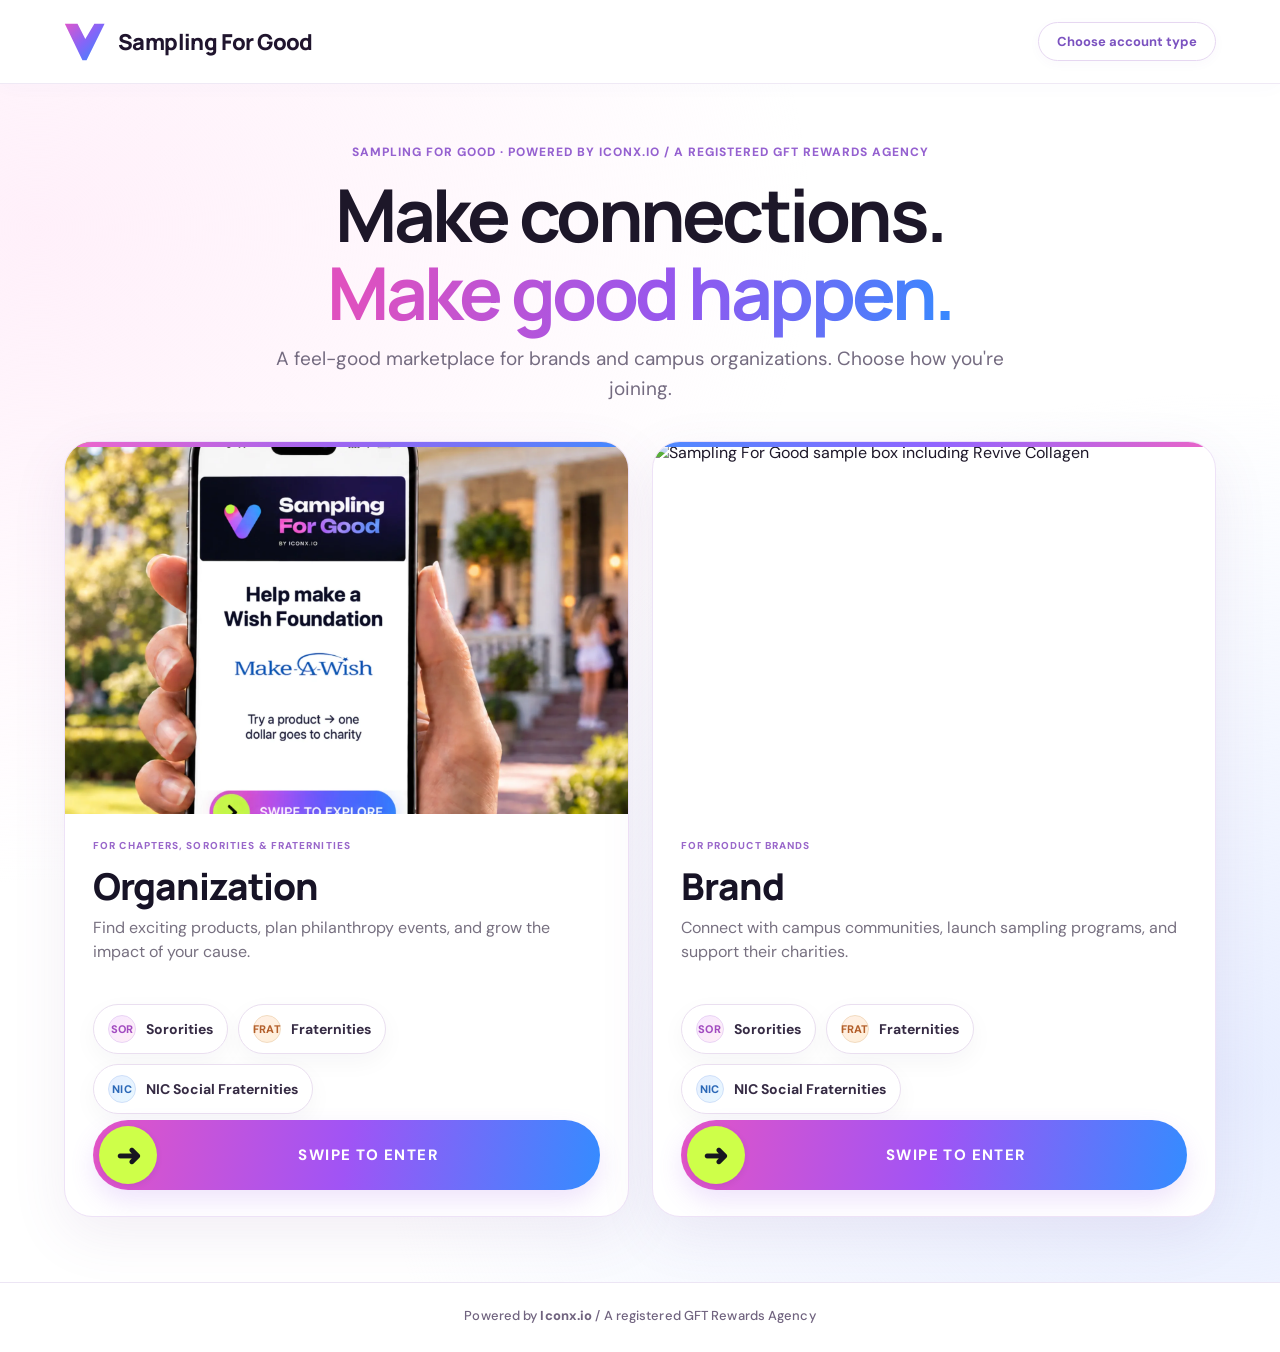
